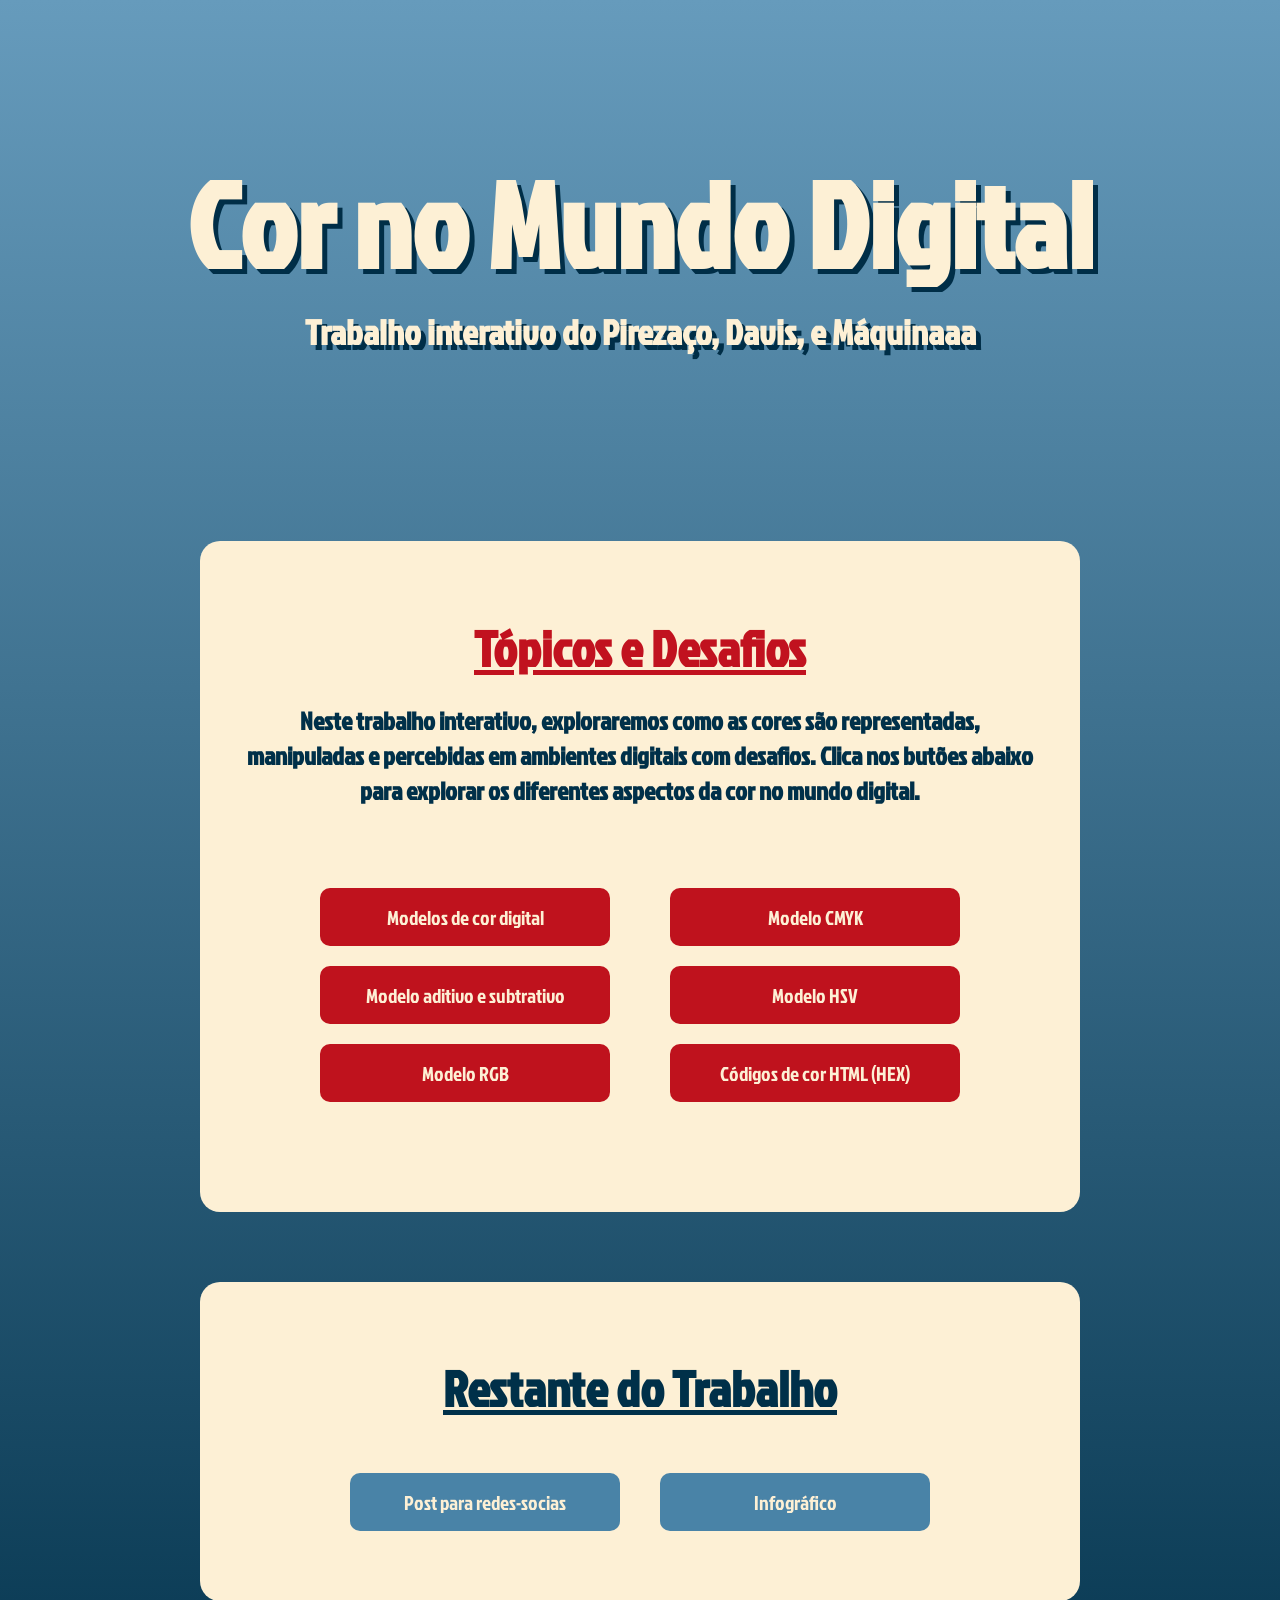
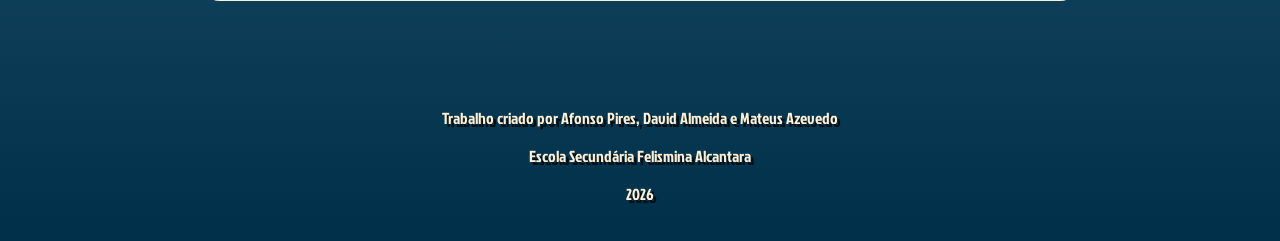
==== src/pages/Index/index.html @ a0bc557e "Initial commit" ====
<!DOCTYPE html>
<html lang="pt-PT">
<head>
    <meta charset="UTF-8">
    <meta name="viewport" content="width=device-width, initial-scale=1.0">
    <title>Página Inicial</title>
    <link rel="stylesheet" href="style.css">

    <link rel="preconnect" href="https://fonts.googleapis.com">
    <link rel="preconnect" href="https://fonts.gstatic.com" crossorigin>
    <link href="https://fonts.googleapis.com/css2?family=Jockey+One&display=swap" rel="stylesheet">

</head>
<body>

    <div id="header">
        <h1 id="main-title">Cor no Mundo Digital</h1>
        <h3 id="subtitle">Trabalho interativo do <a class="insta" target="_blank" href="https://www.instagram.com/afonso.pires__/">Pirezaço</a>, <a class="insta" target="_blank" href="https://www.instagram.com/david.almeida51/">Davis</a>, e <a class="insta" target="_blank" href="https://www.instagram.com/12mateus.a/">Máquinaaa</a></h3>
    </div>

    <div class="container">
        <h2 class="info-title">Tópicos e Desafios</h2>
        <h4 class="info" id="info1">Neste trabalho interativo, exploraremos como as cores são representadas, manipuladas e percebidas em ambientes digitais com desafios. Clica nos butões abaixo para explorar os diferentes aspectos da cor no mundo digital.</h4>
        
        <div id="btn-container">
            
            <div class="btn-group">
                <form action="/src/pages/modelos de cor digital/mcd.html">
                    <button class="challenge-btn">Modelos de cor digital</button>
                </form>
                <form action="/src/pages/modelo aditivo e subtrativo/mas.html">
                    <button class="challenge-btn">Modelo aditivo e subtrativo</button>
                </form>
                <form action="/src/pages/Modelo RBG/mrgb.html">
                    <button class="challenge-btn">Modelo RGB</button>
                </form>
            </div>
           
            <div class="btn-group">
                <form action="/src/pages/Modelo CMYK/mcmyk.html">
                    <button class="challenge-btn">Modelo CMYK</button>
                </form>
                <form action="/src/pages/Modelo HSV/mhsv.html">
                    <button class="challenge-btn">Modelo HSV</button>
                </form>
                <form action="/src/pages/Códigos de cor HTML(HEX)/hex.html">
                    <button class="challenge-btn">Códigos de cor HTML (HEX)</button>
                </form>
            </div>

        </div>
    </div>

    <div id="rest-work">
            <h2 class="info-title" id="rest-title">Restante do Trabalho</h2>
            <div class="btn-group-rest">
                <form action="">
                    <button class="rest-btn">Post para redes-socias</button>
                </form>
                <form action="">
                    <button class="rest-btn">Infográfico</button>
                </form>
            </div>
    </div>

    <footer>
        <p>Trabalho criado por Afonso Pires, David Almeida e Mateus Azevedo</p>
        <p>Escola Secundária Felismina Alcantara</p>
        <p>2026</p>
    </footer>
        
</body>
</html>
---- src/pages/Index/style.css ----
html, body {
    margin: 0;
    min-height: 100vh;
}

body {
    background: linear-gradient(to bottom, #669bbc, #003049);
    color: #fdf0d5;
    text-align: center;
    font-family: 'Jockey One', sans-serif;
}

#header {
    text-align: center;
    display: flex;
    flex-direction: column;
    align-items: center;
    justify-content: center;
    margin-top: 60px;
    text-shadow: 5px 5px 0px  rgb(0, 46, 71);
}



#main-title {
    font-size: 120px;
    margin-bottom: 0px;
}

#subtitle {
    font-size: 35px;
    margin-top: 0px;
    color: #fdf0d5;
}

.insta {
    color: #fdf0d5;
    text-decoration: none;
}


.container {
    margin: 150px 200px 0 200px;
    display: flex;
    flex-direction: column;
    align-items: center;
    background-color: #fdf0d5;
    border-radius: 20px;
    color: #003049;
    padding: 30px;
}

.info-title {
    font-size: 50px;
    margin-bottom: 20px;
    color: #c1121f;
    text-decoration: underline;
}

.info {
    margin: 0 15px;
    font-size: 25px;
}

#btn-container {
    display: flex;
    flex-direction: row;
    gap: 20px;
    margin: 80px auto;
}

.btn-group {
    display: flex;
    flex-direction: column;
    gap: 20px;
    margin: 0 20px;
}

.challenge-btn {
    background-color: #bf121d;
    color: #fdf0d5;
    border: none;
    padding: 15px 30px;
    font-size: 20px;
    border-radius: 10px;
    cursor: pointer;
    transition: background-color 0.3s ease;
    transition: all 0.3s ease;
    font-family: inherit;
    width: 290px;
}

.challenge-btn:hover {
    background-color: #910d16;
    transform: scale(1.15);
    transition: transform 0.3s ease-in-out;
}

.challenge-btn:active {
    background-color: hsl(356, 83%, 21%);
}



#rest-work {
    margin: 70px 200px;
    display: flex;
    flex-direction: column;
    align-items: center;
    background-color: #fdf0d5;
    border-radius: 20px;
    color: #003049;
    padding: 30px 0 70px 0;
}

#rest-title {
    font-size: 50px;
    margin-bottom: 20px;
    color: #003049;
    text-decoration: underline;
    margin-bottom: 50px;
}

.btn-group-rest {
    display: flex;
    flex-direction: row;
    gap: 20px;
    margin: 0 20px;
}

.rest-btn {
    background-color: hsl(203, 39%, 47%);
    color: #fdf0d5;
    border: none;
    padding: 15px 30px;
    font-size: 20px;
    border-radius: 10px;
    cursor: pointer;
    transition: background-color 0.3s ease;
    transition: all 0.3s ease;
    font-family: inherit;
    width: 270px;
    margin: 0 10px;
}

.rest-btn:hover {
    background-color:  hsl(203, 39%, 37%);
    transform: scale(1.15);
    transition: transform 0.3s ease-in-out;
}

.rest-btn:active {
    background-color:  hsl(203, 39%, 27%);
}


footer {
    text-shadow: 3px 3px 0px hsl(201, 100%, 4%);
    margin-top: 0;
    padding: 20px;
}
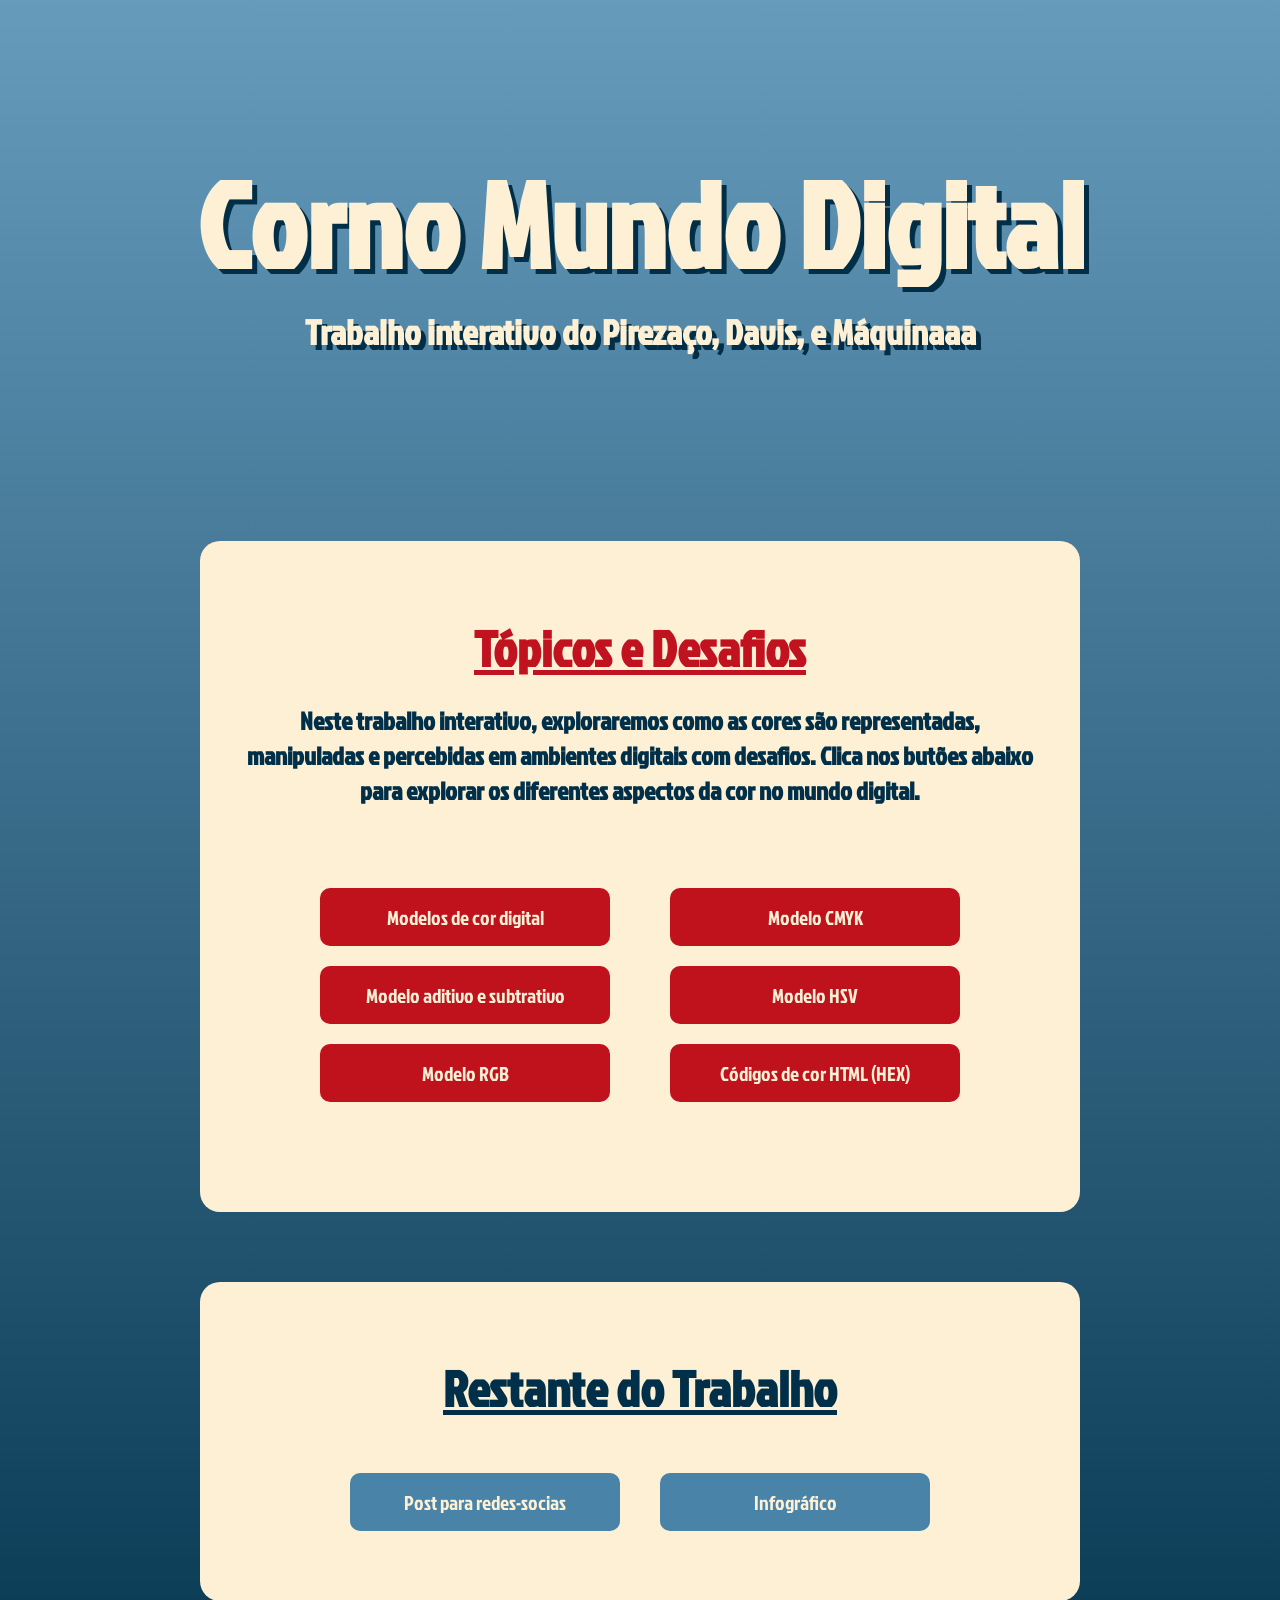
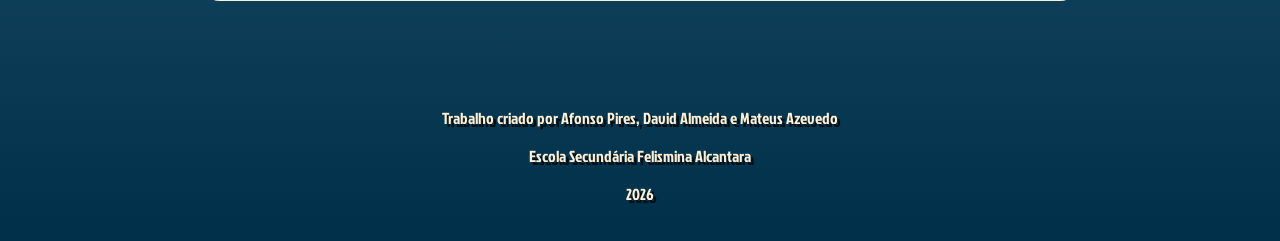
==== commit 047da967: "title and code update" ====
--- a/src/pages/Index/index.html
+++ b/src/pages/Index/index.html
@@ -14,7 +14,7 @@
 <body>
 
     <div id="header">
-        <h1 id="main-title">Cor no Mundo Digital</h1>
+        <h1 id="main-title">Corno Mundo Digital</h1>
         <h3 id="subtitle">Trabalho interativo do <a class="insta" target="_blank" href="https://www.instagram.com/afonso.pires__/">Pirezaço</a>, <a class="insta" target="_blank" href="https://www.instagram.com/david.almeida51/">Davis</a>, e <a class="insta" target="_blank" href="https://www.instagram.com/12mateus.a/">Máquinaaa</a></h3>
     </div>
 
--- a/src/pages/Index/style.css
+++ b/src/pages/Index/style.css
@@ -19,7 +19,7 @@
     margin-top: 60px;
     text-shadow: 5px 5px 0px  rgb(0, 46, 71);
 }
-
+ 
 
 
 #main-title {
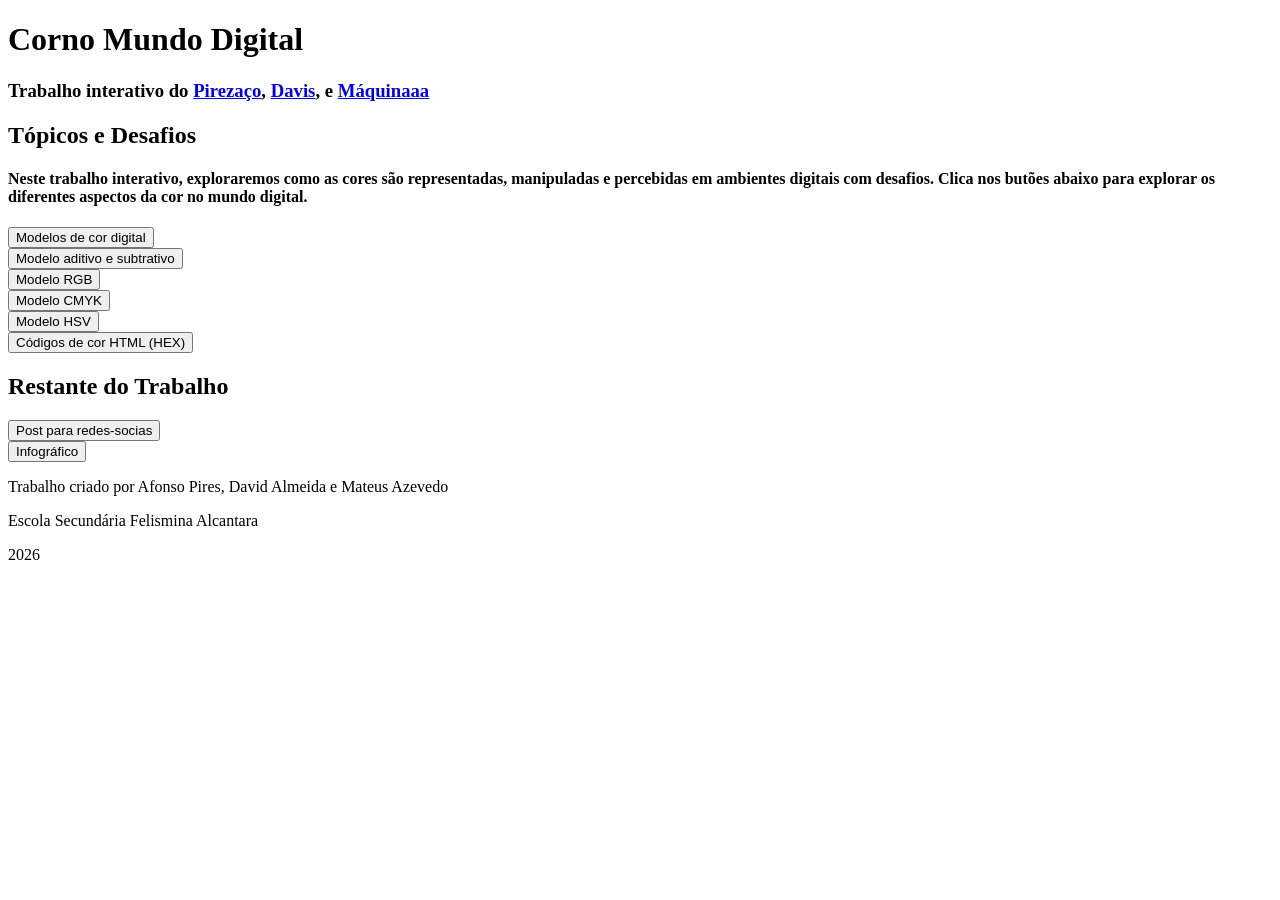
==== commit d1f1d23d: "Update index.html" ====
--- a/src/pages/Index/index.html
+++ b/src/pages/Index/index.html
@@ -4,7 +4,7 @@
     <meta charset="UTF-8">
     <meta name="viewport" content="width=device-width, initial-scale=1.0">
     <title>Página Inicial</title>
-    <link rel="stylesheet" href="style.css">
+    <link rel="stylesheet" href="pages/Index/style.css">
 
     <link rel="preconnect" href="https://fonts.googleapis.com">
     <link rel="preconnect" href="https://fonts.gstatic.com" crossorigin>
@@ -25,25 +25,25 @@
         <div id="btn-container">
             
             <div class="btn-group">
-                <form action="/src/pages/modelos de cor digital/mcd.html">
+                <form action="../Modelos de cor digital/mcd.html">
                     <button class="challenge-btn">Modelos de cor digital</button>
                 </form>
-                <form action="/src/pages/modelo aditivo e subtrativo/mas.html">
+                <form action="../Modelo aditivo e subtrativo/mas.html">
                     <button class="challenge-btn">Modelo aditivo e subtrativo</button>
                 </form>
-                <form action="/src/pages/Modelo RBG/mrgb.html">
+                <form action="../Modelo RBG/mrgb.html">
                     <button class="challenge-btn">Modelo RGB</button>
                 </form>
             </div>
            
             <div class="btn-group">
-                <form action="/src/pages/Modelo CMYK/mcmyk.html">
+                <form action="../Modelo CMYK/mcmyk.html">
                     <button class="challenge-btn">Modelo CMYK</button>
                 </form>
-                <form action="/src/pages/Modelo HSV/mhsv.html">
+                <form action="../Modelo HSV/mhsv.html">
                     <button class="challenge-btn">Modelo HSV</button>
                 </form>
-                <form action="/src/pages/Códigos de cor HTML(HEX)/hex.html">
+                <form action="../Códigos de cor HTML(HEX)/hex.html">
                     <button class="challenge-btn">Códigos de cor HTML (HEX)</button>
                 </form>
             </div>
@@ -54,10 +54,10 @@
     <div id="rest-work">
             <h2 class="info-title" id="rest-title">Restante do Trabalho</h2>
             <div class="btn-group-rest">
-                <form action="">
+                <form action="https://www.canva.com/design/DAHA7DlgTiI/iaO5sUZ3XsrmPnYl758gWA/edit?utm_content=DAHA7DlgTiI&utm_campaign=designshare&utm_medium=link2&utm_source=sharebutton">
                     <button class="rest-btn">Post para redes-socias</button>
                 </form>
-                <form action="">
+                <form action="https://www.canva.com/design/DAHA7FfHgOQ/HhphP9r8WGdSpkgy4wkqrQ/edit">
                     <button class="rest-btn">Infográfico</button>
                 </form>
             </div>
